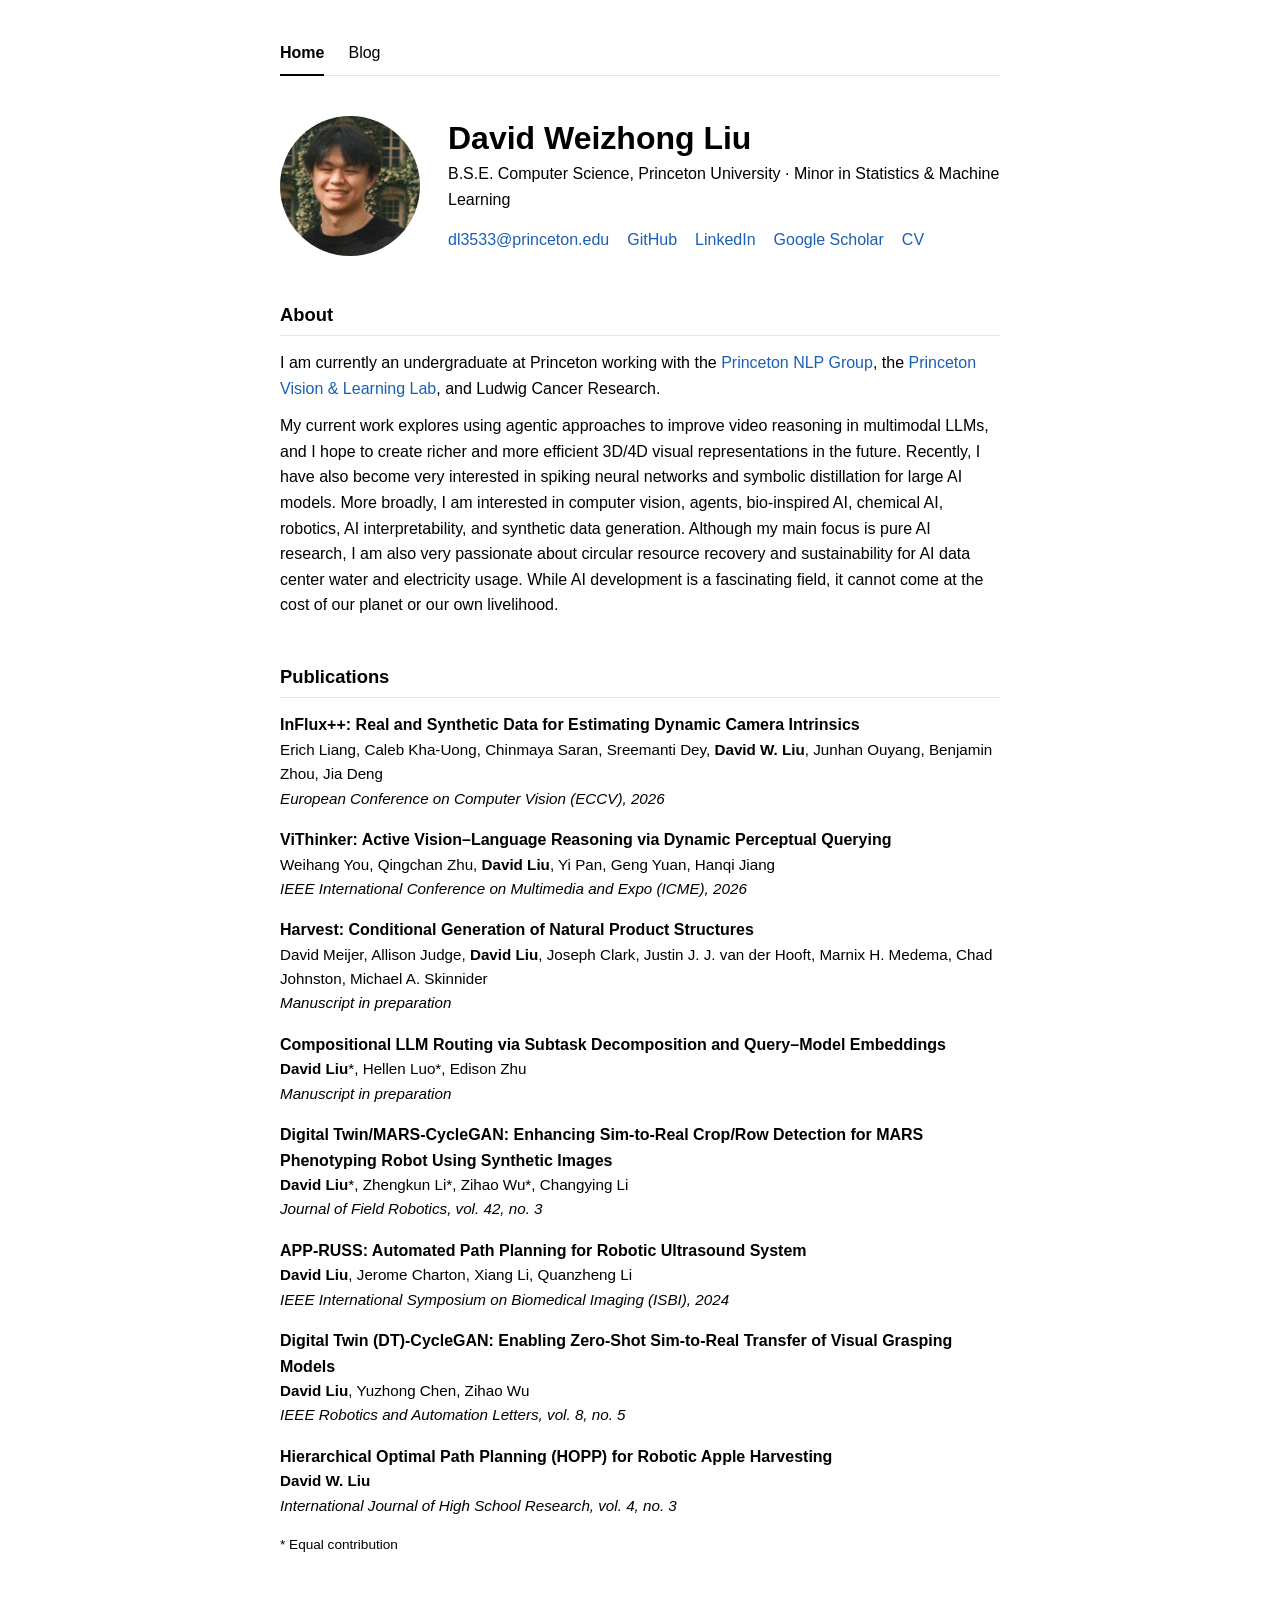
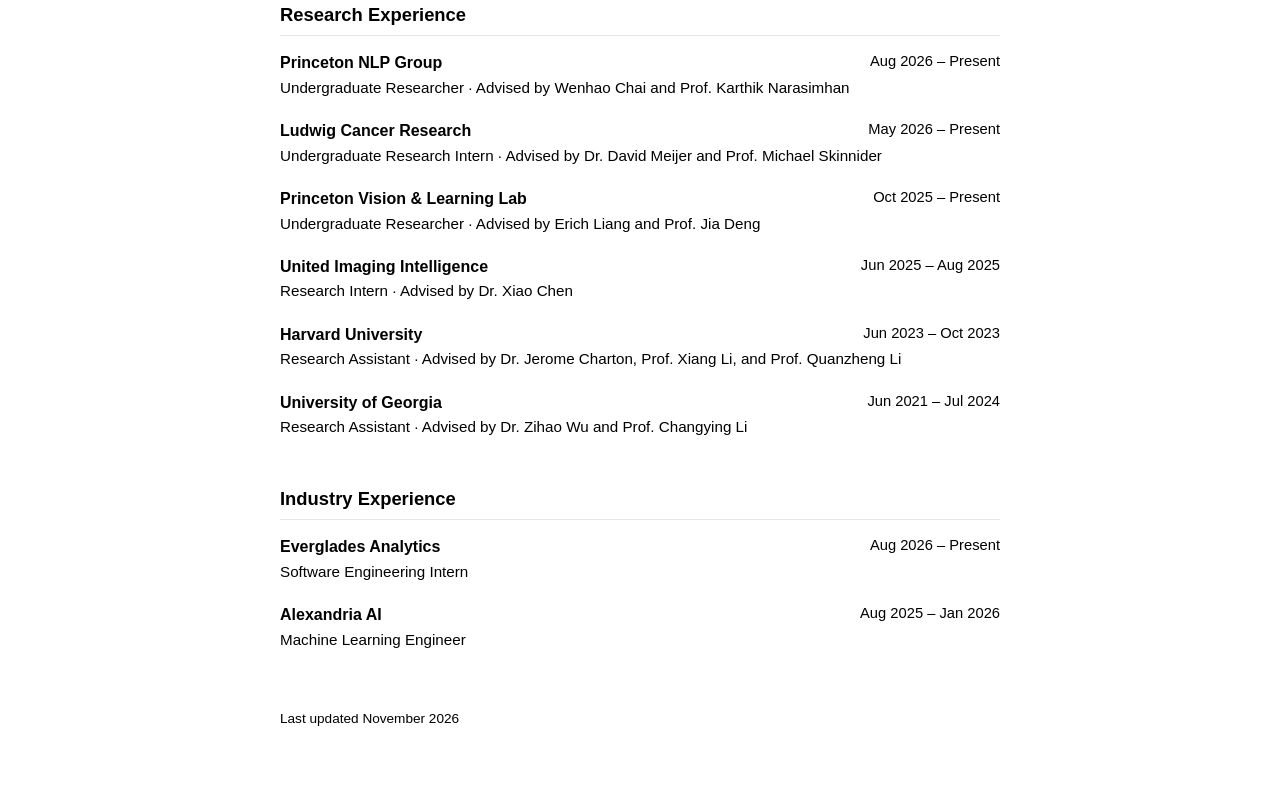
==== index.html @ e9d9ff9d "style fixes and new CV upload" ====
<!DOCTYPE html>
<html lang="en">
<head>
  <meta charset="utf-8">
  <meta name="viewport" content="width=device-width, initial-scale=1">
  <title>David Weizhong Liu</title>
  <meta name="description" content="David Weizhong Liu — Computer Science undergraduate at Princeton working on multimodal LLMs, long video reasoning, and robotics.">
  <link rel="stylesheet" href="style.css?v=5">
</head>
<body>
<main>

  <nav class="tabs">
    <a href="index.html" aria-current="page">Home</a>
    <a href="blog.html">Blog</a>
  </nav>

  <header class="profile">
    <img class="avatar" src="images/profile.jpg" alt="Photo of David Weizhong Liu" width="140" height="140">
    <div>
    <h1>David Weizhong Liu</h1>
    <p class="subtitle">B.S.E. Computer Science, Princeton University · Minor in Statistics &amp; Machine Learning</p>
    <p class="links">
      <a href="mailto:dl3533@princeton.edu">dl3533@princeton.edu</a>
      <a href="https://github.com/davidweizhongliu">GitHub</a>
      <a href="https://www.linkedin.com/in/david-liu-71398523a/">LinkedIn</a>
      <a href="https://scholar.google.com/citations?user=YOUR-ID">Google Scholar</a>
      <a href="David_Weizhong_Liu_CV_2028.pdf">CV</a>
    </p>
    </div>
  </header>

  <section>
    <h2>About</h2>
    <p>
      I am currently an undergraduate at Princeton working with the
      <a href="https://princeton-nlp.github.io/">Princeton NLP Group</a>, the
      <a href="https://pvl.cs.princeton.edu/">Princeton Vision &amp; Learning Lab</a>,
      and Ludwig Cancer Research.
    </p>
    <p>
      My current work explores using agentic approaches to improve video reasoning in multimodal LLMs,
      and I hope to create richer and more efficient 3D/4D visual representations in the future. Recently, I have also become very
      interested in spiking neural networks and symbolic distillation for large AI models. More broadly, I am interested in computer vision, agents, bio-inspired AI, chemical AI, robotics,
      AI interpretability, and synthetic data generation. Although my main focus is pure AI research, I am also very passionate about circular resource recovery and sustainability
      for AI data center water and electricity usage. While AI development is a fascinating field, it cannot come at the cost of our planet or our own livelihood.
    </p>
  </section>

  <section>
    <h2>Publications</h2>
    <ul class="plain">
      <li class="pub">
        <div class="pub-title">InFlux++: Real and Synthetic Data for Estimating Dynamic Camera Intrinsics</div>
        <div class="pub-authors">Erich Liang, Caleb Kha-Uong, Chinmaya Saran, Sreemanti Dey, <span class="me">David W. Liu</span>, Junhan Ouyang, Benjamin Zhou, Jia Deng</div>
        <div class="pub-venue">European Conference on Computer Vision (ECCV), 2026</div>
      </li>
      <li class="pub">
        <div class="pub-title">ViThinker: Active Vision–Language Reasoning via Dynamic Perceptual Querying</div>
        <div class="pub-authors">Weihang You, Qingchan Zhu, <span class="me">David Liu</span>, Yi Pan, Geng Yuan, Hanqi Jiang</div>
        <div class="pub-venue">IEEE International Conference on Multimedia and Expo (ICME), 2026</div>
      </li>
      <li class="pub">
        <div class="pub-title">Harvest: Conditional Generation of Natural Product Structures</div>
        <div class="pub-authors">David Meijer, Allison Judge, <span class="me">David Liu</span>, Joseph Clark, Justin J. J. van der Hooft, Marnix H. Medema, Chad Johnston, Michael A. Skinnider</div>
        <div class="pub-venue">Manuscript in preparation</div>
      </li>
      <li class="pub">
        <div class="pub-title">Compositional LLM Routing via Subtask Decomposition and Query–Model Embeddings</div>
        <div class="pub-authors"><span class="me">David Liu</span>*, Hellen Luo*, Edison Zhu</div>
        <div class="pub-venue">Manuscript in preparation</div>
      </li>
      <li class="pub">
        <div class="pub-title">Digital Twin/MARS-CycleGAN: Enhancing Sim-to-Real Crop/Row Detection for MARS Phenotyping Robot Using Synthetic Images</div>
        <div class="pub-authors"><span class="me">David Liu</span>*, Zhengkun Li*, Zihao Wu*, Changying Li</div>
        <div class="pub-venue">Journal of Field Robotics, vol. 42, no. 3</div>
      </li>
      <li class="pub">
        <div class="pub-title">APP-RUSS: Automated Path Planning for Robotic Ultrasound System</div>
        <div class="pub-authors"><span class="me">David Liu</span>, Jerome Charton, Xiang Li, Quanzheng Li</div>
        <div class="pub-venue">IEEE International Symposium on Biomedical Imaging (ISBI), 2024</div>
      </li>
      <li class="pub">
        <div class="pub-title">Digital Twin (DT)-CycleGAN: Enabling Zero-Shot Sim-to-Real Transfer of Visual Grasping Models</div>
        <div class="pub-authors"><span class="me">David Liu</span>, Yuzhong Chen, Zihao Wu</div>
        <div class="pub-venue">IEEE Robotics and Automation Letters, vol. 8, no. 5</div>
      </li>
      <li class="pub">
        <div class="pub-title">Hierarchical Optimal Path Planning (HOPP) for Robotic Apple Harvesting</div>
        <div class="pub-authors"><span class="me">David W. Liu</span></div>
        <div class="pub-venue">International Journal of High School Research, vol. 4, no. 3</div>
      </li>
    </ul>
    <p class="note">* Equal contribution</p>
  </section>

  <section>
    <h2>Research Experience</h2>

    <div class="entry">
      <div class="entry-head"><strong>Princeton NLP Group</strong><span class="date">Aug 2026 – Present</span></div>
      <div class="entry-sub">Undergraduate Researcher · Advised by Wenhao Chai and Prof. Karthik Narasimhan</div>
    </div>

    <div class="entry">
      <div class="entry-head"><strong>Ludwig Cancer Research</strong><span class="date">May 2026 – Present</span></div>
      <div class="entry-sub">Undergraduate Research Intern · Advised by Dr. David Meijer and Prof. Michael Skinnider</div>
    </div>

    <div class="entry">
      <div class="entry-head"><strong>Princeton Vision &amp; Learning Lab</strong><span class="date">Oct 2025 – Present</span></div>
      <div class="entry-sub">Undergraduate Researcher · Advised by Erich Liang and Prof. Jia Deng</div>
    </div>

    <div class="entry">
      <div class="entry-head"><strong>United Imaging Intelligence</strong><span class="date">Jun 2025 – Aug 2025</span></div>
      <div class="entry-sub">Research Intern · Advised by Dr. Xiao Chen</div>
    </div>

    <div class="entry">
      <div class="entry-head"><strong>Harvard University</strong><span class="date">Jun 2023 – Oct 2023</span></div>
      <div class="entry-sub">Research Assistant · Advised by Dr. Jerome Charton, Prof. Xiang Li, and Prof. Quanzheng Li</div>
    </div>

    <div class="entry">
      <div class="entry-head"><strong>University of Georgia</strong><span class="date">Jun 2021 – Jul 2024</span></div>
      <div class="entry-sub">Research Assistant · Advised by Dr. Zihao Wu and Prof. Changying Li</div>
    </div>
  </section>

  <section>
    <h2>Industry Experience</h2>
    <div class="entry">
      <div class="entry-head"><strong>Everglades Analytics</strong><span class="date">Aug 2026 – Present</span></div>
      <div class="entry-sub">Software Engineering Intern</div>
    </div>
    <div class="entry">
      <div class="entry-head"><strong>Alexandria AI</strong><span class="date">Aug 2025 – Jan 2026</span></div>
      <div class="entry-sub">Machine Learning Engineer</div>
    </div>
  </section>

  <footer>
    Last updated November 2026
  </footer>

</main>
</body>
</html>
---- style.css ----
:root {
  --bg: #ffffff;
  --text: #000000;
  --link: #1a5fb4;
  --rule: #e3e6ea;
}
* { box-sizing: border-box; }
body {
  margin: 0;
  background: var(--bg);
  color: var(--text);
  font: 16px/1.6 -apple-system, BlinkMacSystemFont, "Segoe UI", Helvetica, Arial, sans-serif;
}
main {
  max-width: 760px;
  margin: 0 auto;
  padding: 32px 20px 80px;
}
a { color: var(--link); text-decoration: none; }
a:hover { text-decoration: underline; }

/* Tabs */
nav.tabs {
  display: flex;
  gap: 24px;
  margin-bottom: 40px;
  border-bottom: 1px solid var(--rule);
}
nav.tabs a {
  color: var(--text);
  padding: 8px 0;
  margin-bottom: -1px;
  border-bottom: 2px solid transparent;
}
nav.tabs a:hover { text-decoration: none; border-bottom-color: var(--rule); }
nav.tabs a[aria-current="page"] { font-weight: 600; border-bottom-color: var(--text); }

/* Profile header */
header.profile {
  display: flex;
  align-items: center;
  gap: 28px;
}
.avatar {
  width: 140px;
  height: 140px;
  border-radius: 50%;
  object-fit: cover;
  flex-shrink: 0;
}
@media (max-width: 560px) {
  header.profile { flex-direction: column; align-items: flex-start; gap: 16px; }
  .avatar { width: 112px; height: 112px; }
}

h1 { font-size: 2rem; margin: 0 0 4px; font-weight: 600; line-height: 1.2; text-wrap: balance; }
h2 {
  font-size: 1.15rem;
  font-weight: 600;
  margin: 44px 0 14px;
  padding-bottom: 6px;
  border-bottom: 1px solid var(--rule);
}
.subtitle { margin: 0 0 14px; }
.links { display: flex; flex-wrap: wrap; gap: 6px 18px; margin: 0; }
p { margin: 0 0 12px; }
ul.plain { list-style: none; padding: 0; margin: 0; }
.pub { margin-bottom: 16px; }
.pub-title { font-weight: 600; }
.pub-authors, .pub-venue { font-size: 0.95rem; }
.pub-venue { font-style: italic; }
.me { font-weight: 600; }
.entry { margin-bottom: 18px; }
.entry-head {
  display: flex;
  justify-content: space-between;
  gap: 12px;
  flex-wrap: wrap;
}
.entry-head strong { font-weight: 600; }
.date { font-size: 0.92rem; white-space: nowrap; }
.entry-sub { font-size: 0.95rem; }
.note { font-size: 0.85rem; margin-top: 8px; }

/* Blog */
.post { margin-bottom: 24px; }
.post-title { font-weight: 600; font-size: 1.05rem; }
.post-date { font-size: 0.92rem; }
.back { display: inline-block; margin-bottom: 20px; font-size: 0.95rem; }
article h1 { margin-bottom: 8px; }
article .post-date { margin-bottom: 28px; }
h3 { font-size: 1.02rem; font-weight: 600; margin: 28px 0 10px; }

/* Tables */
.table-wrap { overflow-x: auto; margin: 16px 0 20px; }
table { border-collapse: collapse; width: 100%; font-size: 0.93rem; }
th, td { padding: 6px 10px; border-bottom: 1px solid var(--rule); text-align: left; vertical-align: top; }
th { font-weight: 600; border-bottom: 2px solid var(--text); }
td:not(:first-child), th:not(:first-child) { text-align: right; }

footer {
  margin-top: 56px;
  font-size: 0.85rem;
}
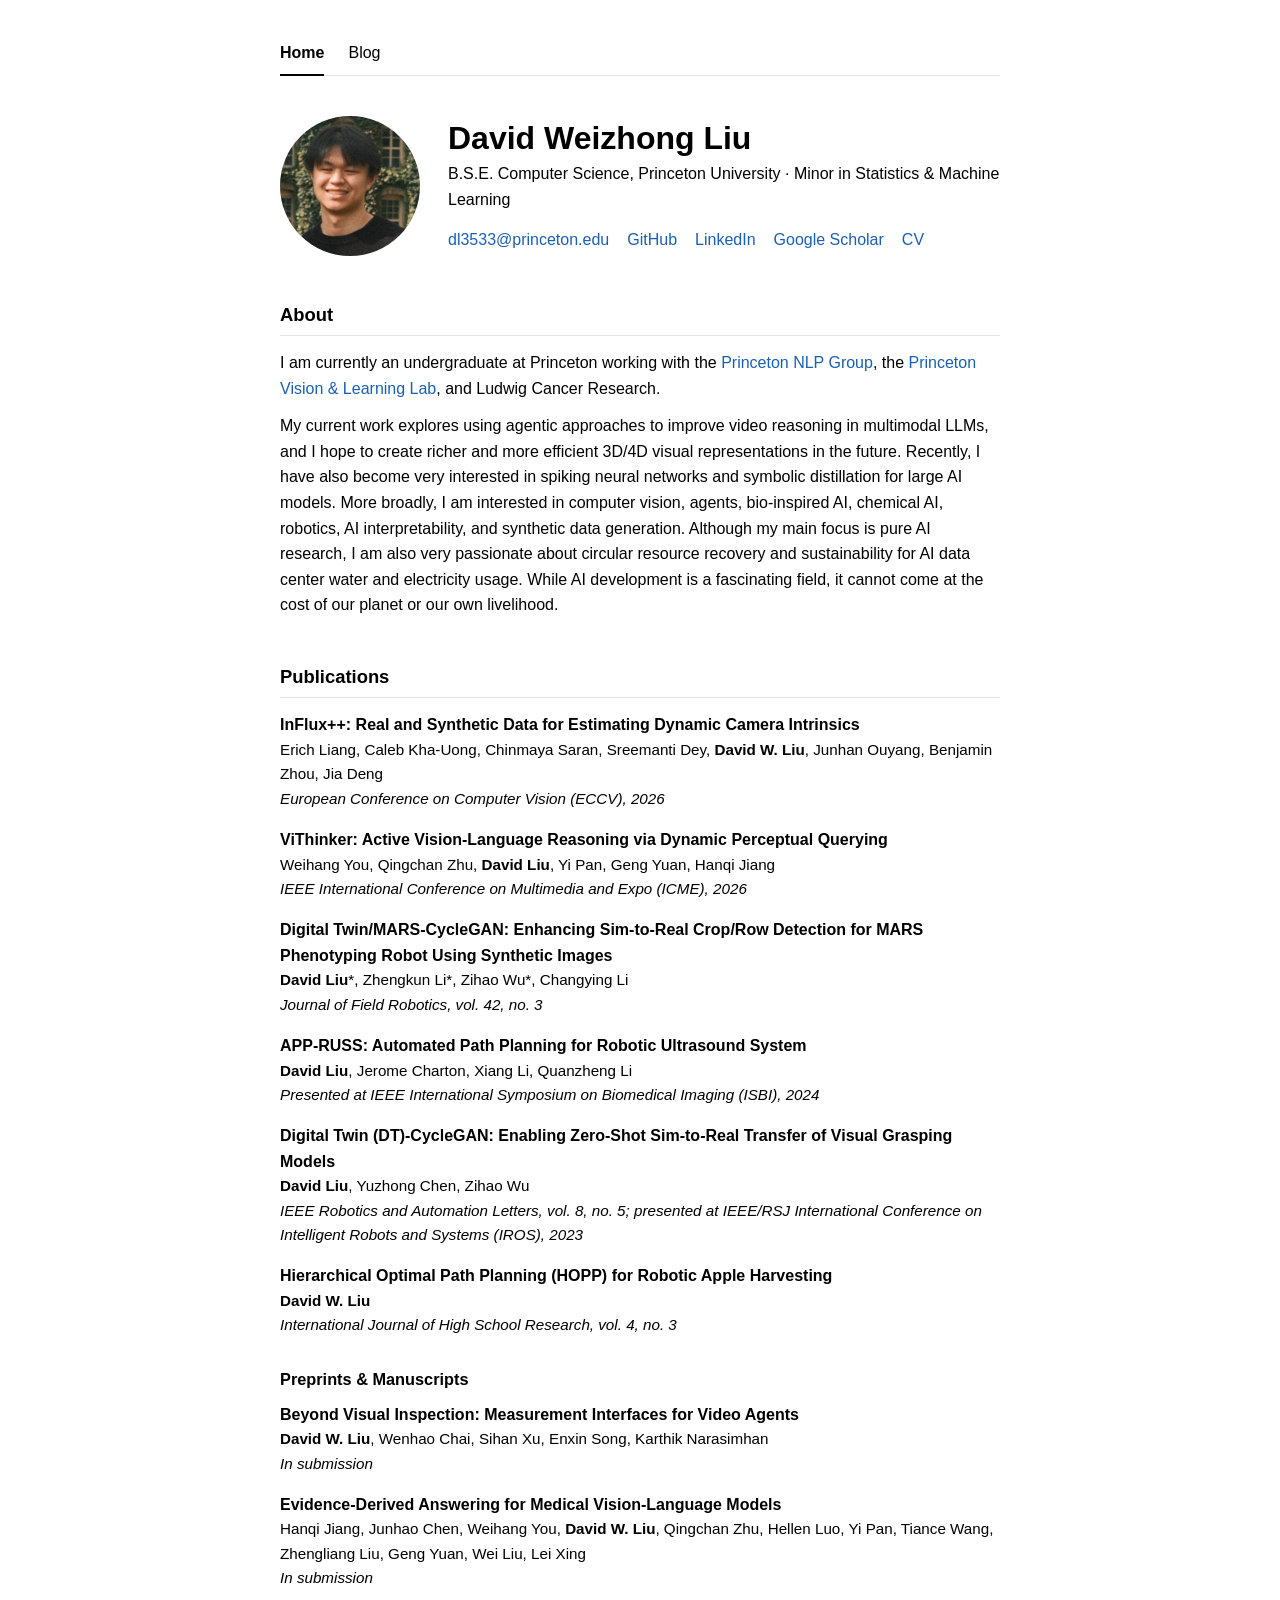
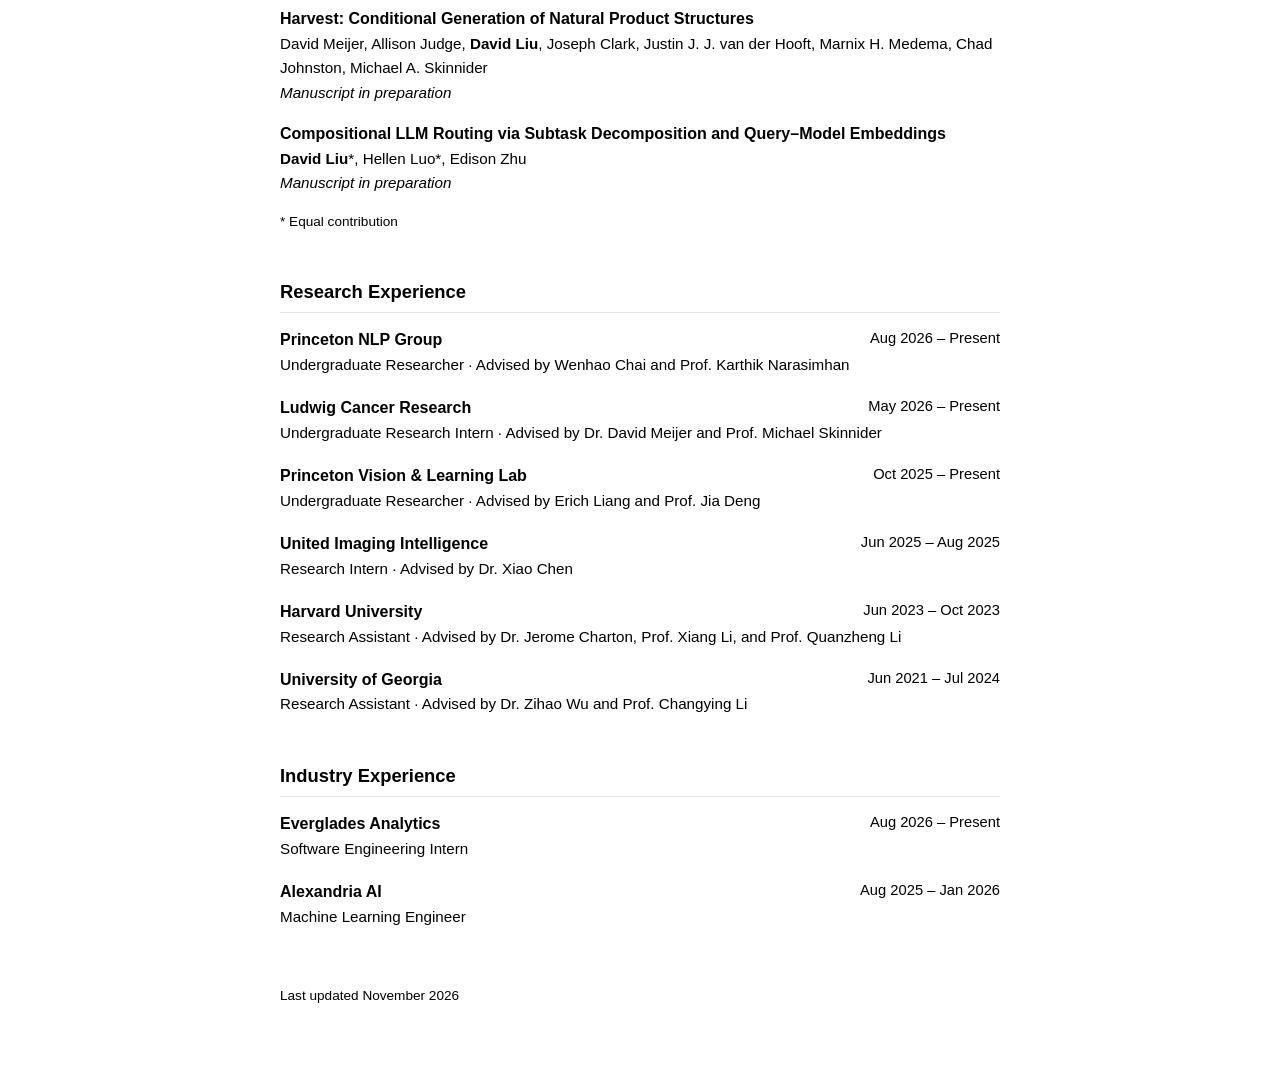
==== commit 708f924a: "publications section and update to include falinski lecture" ====
--- a/index.html
+++ b/index.html
@@ -56,9 +56,43 @@
         <div class="pub-venue">European Conference on Computer Vision (ECCV), 2026</div>
       </li>
       <li class="pub">
-        <div class="pub-title">ViThinker: Active Vision–Language Reasoning via Dynamic Perceptual Querying</div>
+        <div class="pub-title">ViThinker: Active Vision-Language Reasoning via Dynamic Perceptual Querying</div>
         <div class="pub-authors">Weihang You, Qingchan Zhu, <span class="me">David Liu</span>, Yi Pan, Geng Yuan, Hanqi Jiang</div>
         <div class="pub-venue">IEEE International Conference on Multimedia and Expo (ICME), 2026</div>
+      </li>
+      <li class="pub">
+        <div class="pub-title">Digital Twin/MARS-CycleGAN: Enhancing Sim-to-Real Crop/Row Detection for MARS Phenotyping Robot Using Synthetic Images</div>
+        <div class="pub-authors"><span class="me">David Liu</span>*, Zhengkun Li*, Zihao Wu*, Changying Li</div>
+        <div class="pub-venue">Journal of Field Robotics, vol. 42, no. 3</div>
+      </li>
+      <li class="pub">
+        <div class="pub-title">APP-RUSS: Automated Path Planning for Robotic Ultrasound System</div>
+        <div class="pub-authors"><span class="me">David Liu</span>, Jerome Charton, Xiang Li, Quanzheng Li</div>
+        <div class="pub-venue">Presented at IEEE International Symposium on Biomedical Imaging (ISBI), 2024</div>
+      </li>
+      <li class="pub">
+        <div class="pub-title">Digital Twin (DT)-CycleGAN: Enabling Zero-Shot Sim-to-Real Transfer of Visual Grasping Models</div>
+        <div class="pub-authors"><span class="me">David Liu</span>, Yuzhong Chen, Zihao Wu</div>
+        <div class="pub-venue">IEEE Robotics and Automation Letters, vol. 8, no. 5; presented at IEEE/RSJ International Conference on Intelligent Robots and Systems (IROS), 2023</div>
+      </li>
+      <li class="pub">
+        <div class="pub-title">Hierarchical Optimal Path Planning (HOPP) for Robotic Apple Harvesting</div>
+        <div class="pub-authors"><span class="me">David W. Liu</span></div>
+        <div class="pub-venue">International Journal of High School Research, vol. 4, no. 3</div>
+      </li>
+    </ul>
+
+    <h3>Preprints &amp; Manuscripts</h3>
+    <ul class="plain">
+      <li class="pub">
+        <div class="pub-title">Beyond Visual Inspection: Measurement Interfaces for Video Agents</div>
+        <div class="pub-authors"><span class="me">David W. Liu</span>, Wenhao Chai, Sihan Xu, Enxin Song, Karthik Narasimhan</div>
+        <div class="pub-venue">In submission</div>
+      </li>
+      <li class="pub">
+        <div class="pub-title">Evidence-Derived Answering for Medical Vision-Language Models</div>
+        <div class="pub-authors">Hanqi Jiang, Junhao Chen, Weihang You, <span class="me">David W. Liu</span>, Qingchan Zhu, Hellen Luo, Yi Pan, Tiance Wang, Zhengliang Liu, Geng Yuan, Wei Liu, Lei Xing</div>
+        <div class="pub-venue">In submission</div>
       </li>
       <li class="pub">
         <div class="pub-title">Harvest: Conditional Generation of Natural Product Structures</div>
@@ -69,26 +103,6 @@
         <div class="pub-title">Compositional LLM Routing via Subtask Decomposition and Query–Model Embeddings</div>
         <div class="pub-authors"><span class="me">David Liu</span>*, Hellen Luo*, Edison Zhu</div>
         <div class="pub-venue">Manuscript in preparation</div>
-      </li>
-      <li class="pub">
-        <div class="pub-title">Digital Twin/MARS-CycleGAN: Enhancing Sim-to-Real Crop/Row Detection for MARS Phenotyping Robot Using Synthetic Images</div>
-        <div class="pub-authors"><span class="me">David Liu</span>*, Zhengkun Li*, Zihao Wu*, Changying Li</div>
-        <div class="pub-venue">Journal of Field Robotics, vol. 42, no. 3</div>
-      </li>
-      <li class="pub">
-        <div class="pub-title">APP-RUSS: Automated Path Planning for Robotic Ultrasound System</div>
-        <div class="pub-authors"><span class="me">David Liu</span>, Jerome Charton, Xiang Li, Quanzheng Li</div>
-        <div class="pub-venue">IEEE International Symposium on Biomedical Imaging (ISBI), 2024</div>
-      </li>
-      <li class="pub">
-        <div class="pub-title">Digital Twin (DT)-CycleGAN: Enabling Zero-Shot Sim-to-Real Transfer of Visual Grasping Models</div>
-        <div class="pub-authors"><span class="me">David Liu</span>, Yuzhong Chen, Zihao Wu</div>
-        <div class="pub-venue">IEEE Robotics and Automation Letters, vol. 8, no. 5</div>
-      </li>
-      <li class="pub">
-        <div class="pub-title">Hierarchical Optimal Path Planning (HOPP) for Robotic Apple Harvesting</div>
-        <div class="pub-authors"><span class="me">David W. Liu</span></div>
-        <div class="pub-venue">International Journal of High School Research, vol. 4, no. 3</div>
       </li>
     </ul>
     <p class="note">* Equal contribution</p>
--- a/style.css
+++ b/style.css
@@ -97,6 +97,7 @@
 th, td { padding: 6px 10px; border-bottom: 1px solid var(--rule); text-align: left; vertical-align: top; }
 th { font-weight: 600; border-bottom: 2px solid var(--text); }
 td:not(:first-child), th:not(:first-child) { text-align: right; }
+td:not(:first-child) { white-space: nowrap; }
 
 footer {
   margin-top: 56px;
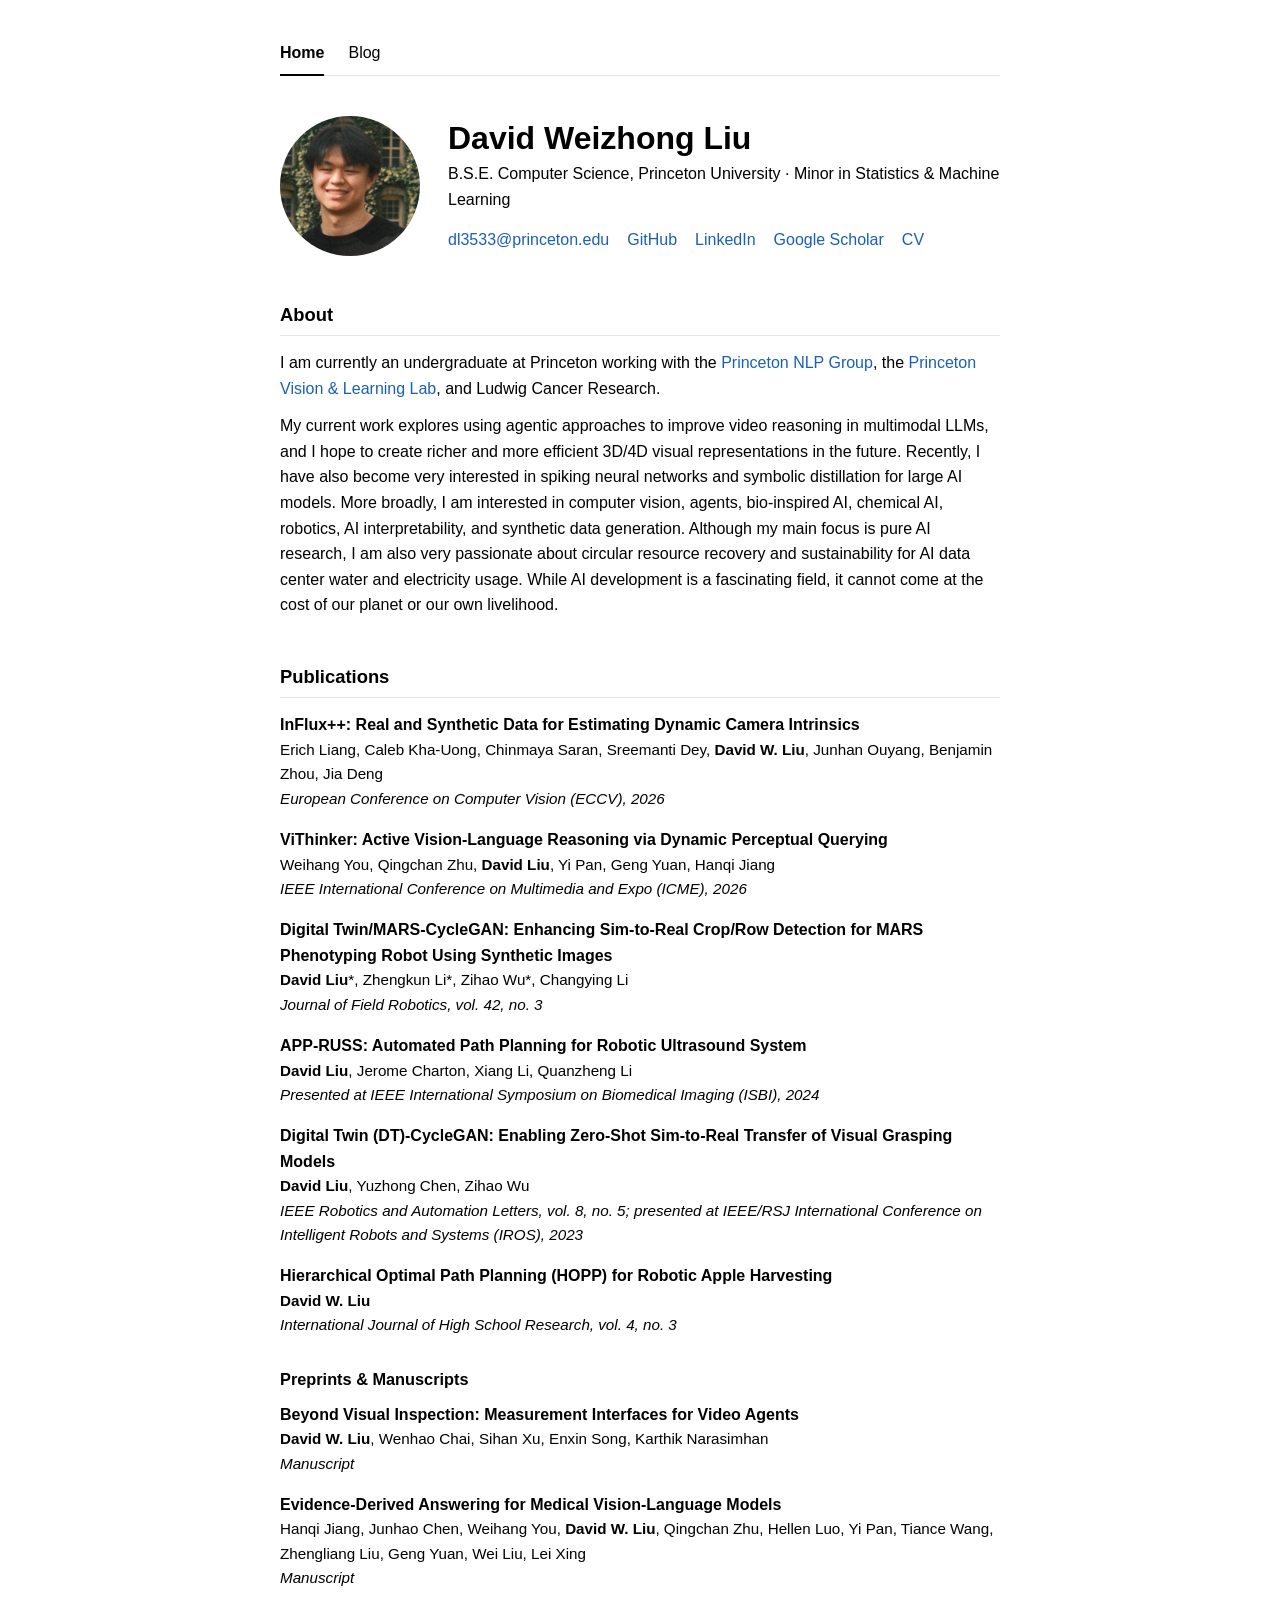
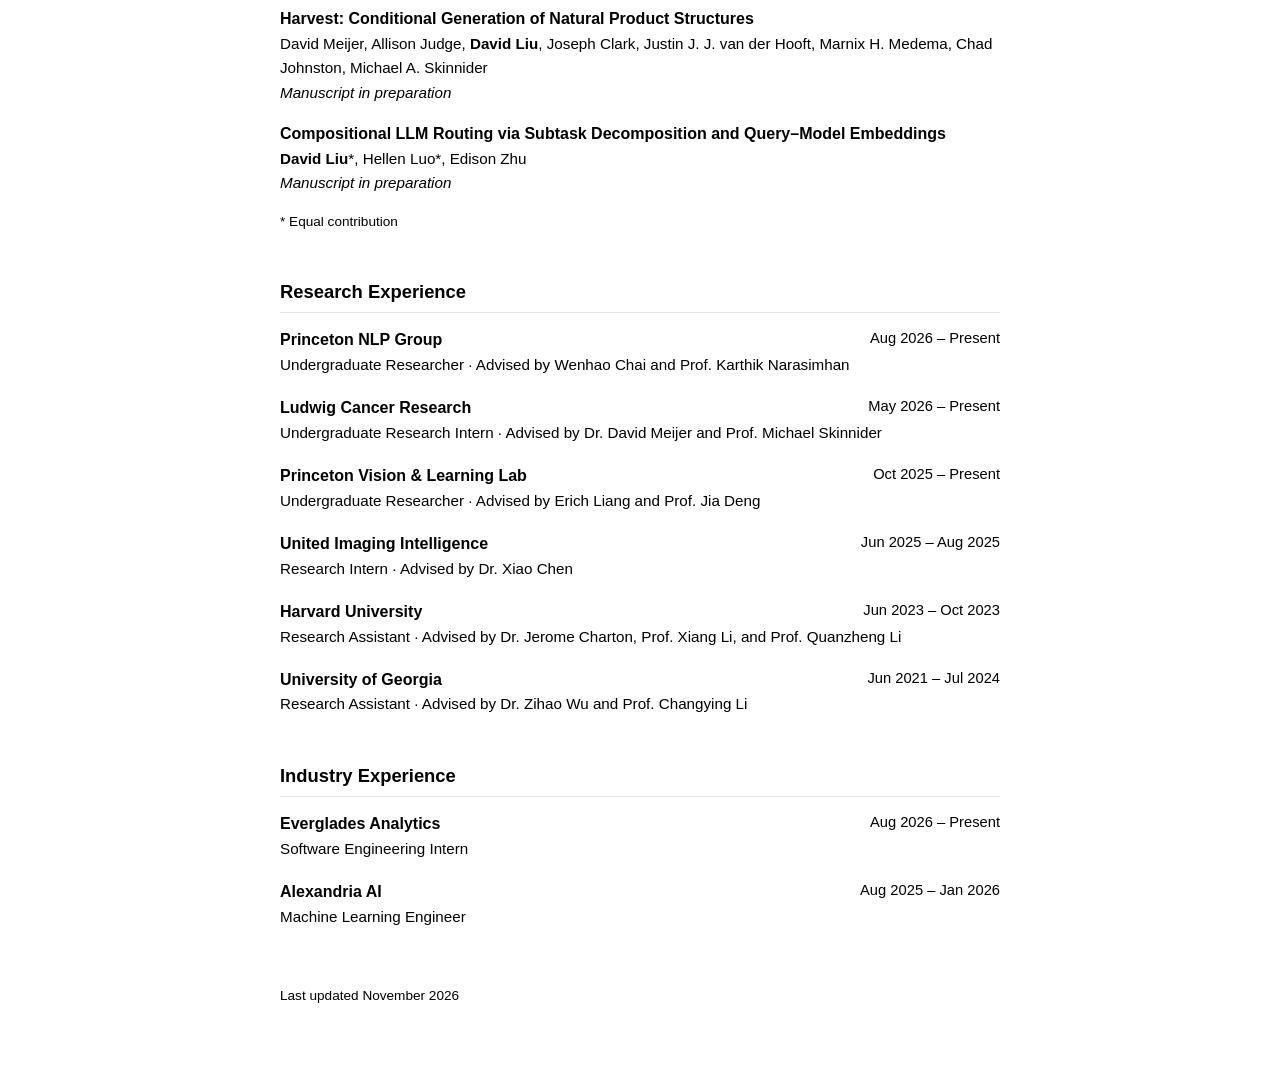
==== commit 3b819d33: "privacy" ====
--- a/index.html
+++ b/index.html
@@ -87,12 +87,12 @@
       <li class="pub">
         <div class="pub-title">Beyond Visual Inspection: Measurement Interfaces for Video Agents</div>
         <div class="pub-authors"><span class="me">David W. Liu</span>, Wenhao Chai, Sihan Xu, Enxin Song, Karthik Narasimhan</div>
-        <div class="pub-venue">In submission</div>
+        <div class="pub-venue">Manuscript</div>
       </li>
       <li class="pub">
         <div class="pub-title">Evidence-Derived Answering for Medical Vision-Language Models</div>
         <div class="pub-authors">Hanqi Jiang, Junhao Chen, Weihang You, <span class="me">David W. Liu</span>, Qingchan Zhu, Hellen Luo, Yi Pan, Tiance Wang, Zhengliang Liu, Geng Yuan, Wei Liu, Lei Xing</div>
-        <div class="pub-venue">In submission</div>
+        <div class="pub-venue">Manuscript</div>
       </li>
       <li class="pub">
         <div class="pub-title">Harvest: Conditional Generation of Natural Product Structures</div>
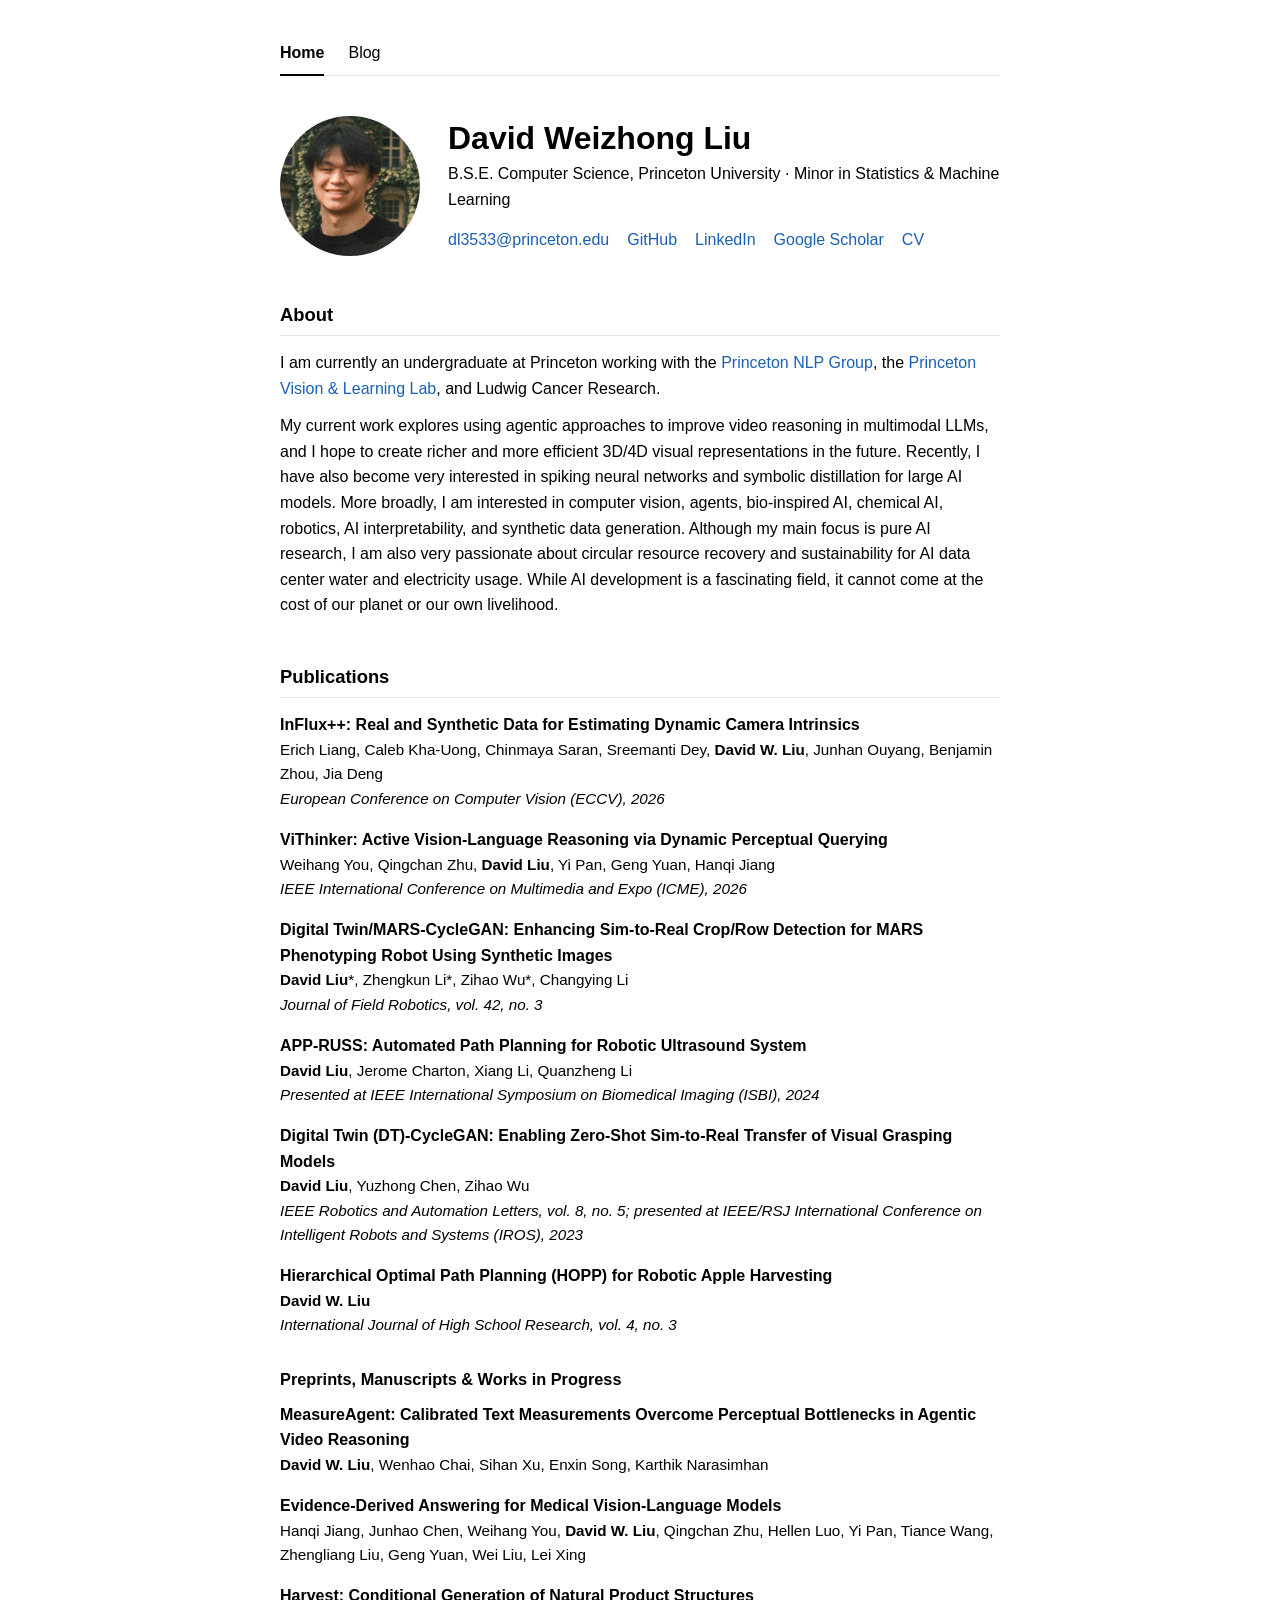
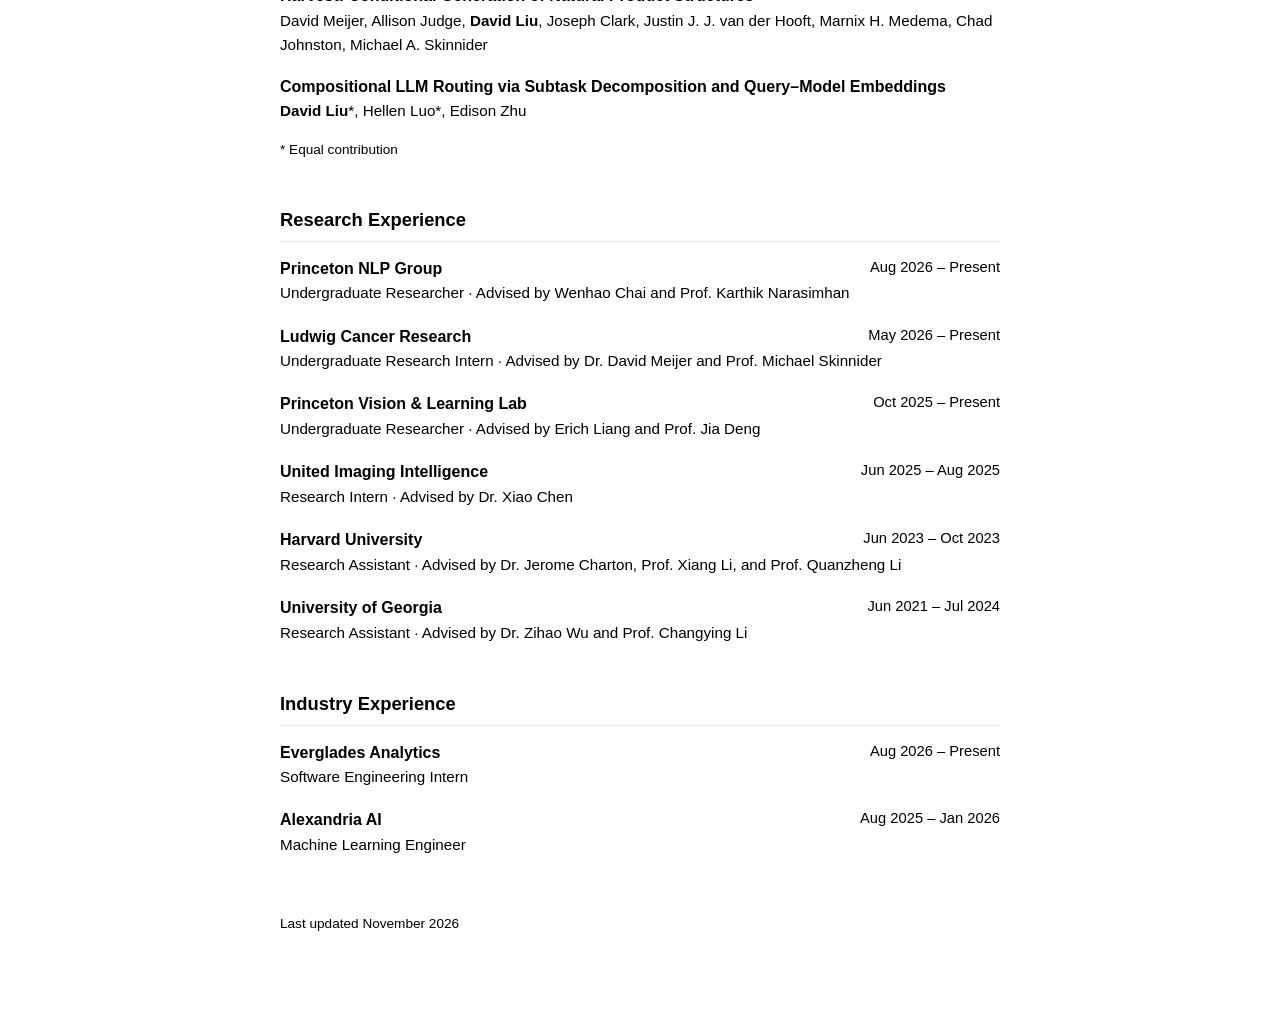
==== commit ce8bbb1b: "privacy" ====
--- a/index.html
+++ b/index.html
@@ -82,27 +82,23 @@
       </li>
     </ul>
 
-    <h3>Preprints &amp; Manuscripts</h3>
+    <h3>Preprints, Manuscripts &amp; Works in Progress</h3>
     <ul class="plain">
       <li class="pub">
-        <div class="pub-title">Beyond Visual Inspection: Measurement Interfaces for Video Agents</div>
+        <div class="pub-title">MeasureAgent: Calibrated Text Measurements Overcome Perceptual Bottlenecks in Agentic Video Reasoning</div>
         <div class="pub-authors"><span class="me">David W. Liu</span>, Wenhao Chai, Sihan Xu, Enxin Song, Karthik Narasimhan</div>
-        <div class="pub-venue">Manuscript</div>
       </li>
       <li class="pub">
         <div class="pub-title">Evidence-Derived Answering for Medical Vision-Language Models</div>
         <div class="pub-authors">Hanqi Jiang, Junhao Chen, Weihang You, <span class="me">David W. Liu</span>, Qingchan Zhu, Hellen Luo, Yi Pan, Tiance Wang, Zhengliang Liu, Geng Yuan, Wei Liu, Lei Xing</div>
-        <div class="pub-venue">Manuscript</div>
       </li>
       <li class="pub">
         <div class="pub-title">Harvest: Conditional Generation of Natural Product Structures</div>
         <div class="pub-authors">David Meijer, Allison Judge, <span class="me">David Liu</span>, Joseph Clark, Justin J. J. van der Hooft, Marnix H. Medema, Chad Johnston, Michael A. Skinnider</div>
-        <div class="pub-venue">Manuscript in preparation</div>
       </li>
       <li class="pub">
         <div class="pub-title">Compositional LLM Routing via Subtask Decomposition and Query–Model Embeddings</div>
         <div class="pub-authors"><span class="me">David Liu</span>*, Hellen Luo*, Edison Zhu</div>
-        <div class="pub-venue">Manuscript in preparation</div>
       </li>
     </ul>
     <p class="note">* Equal contribution</p>
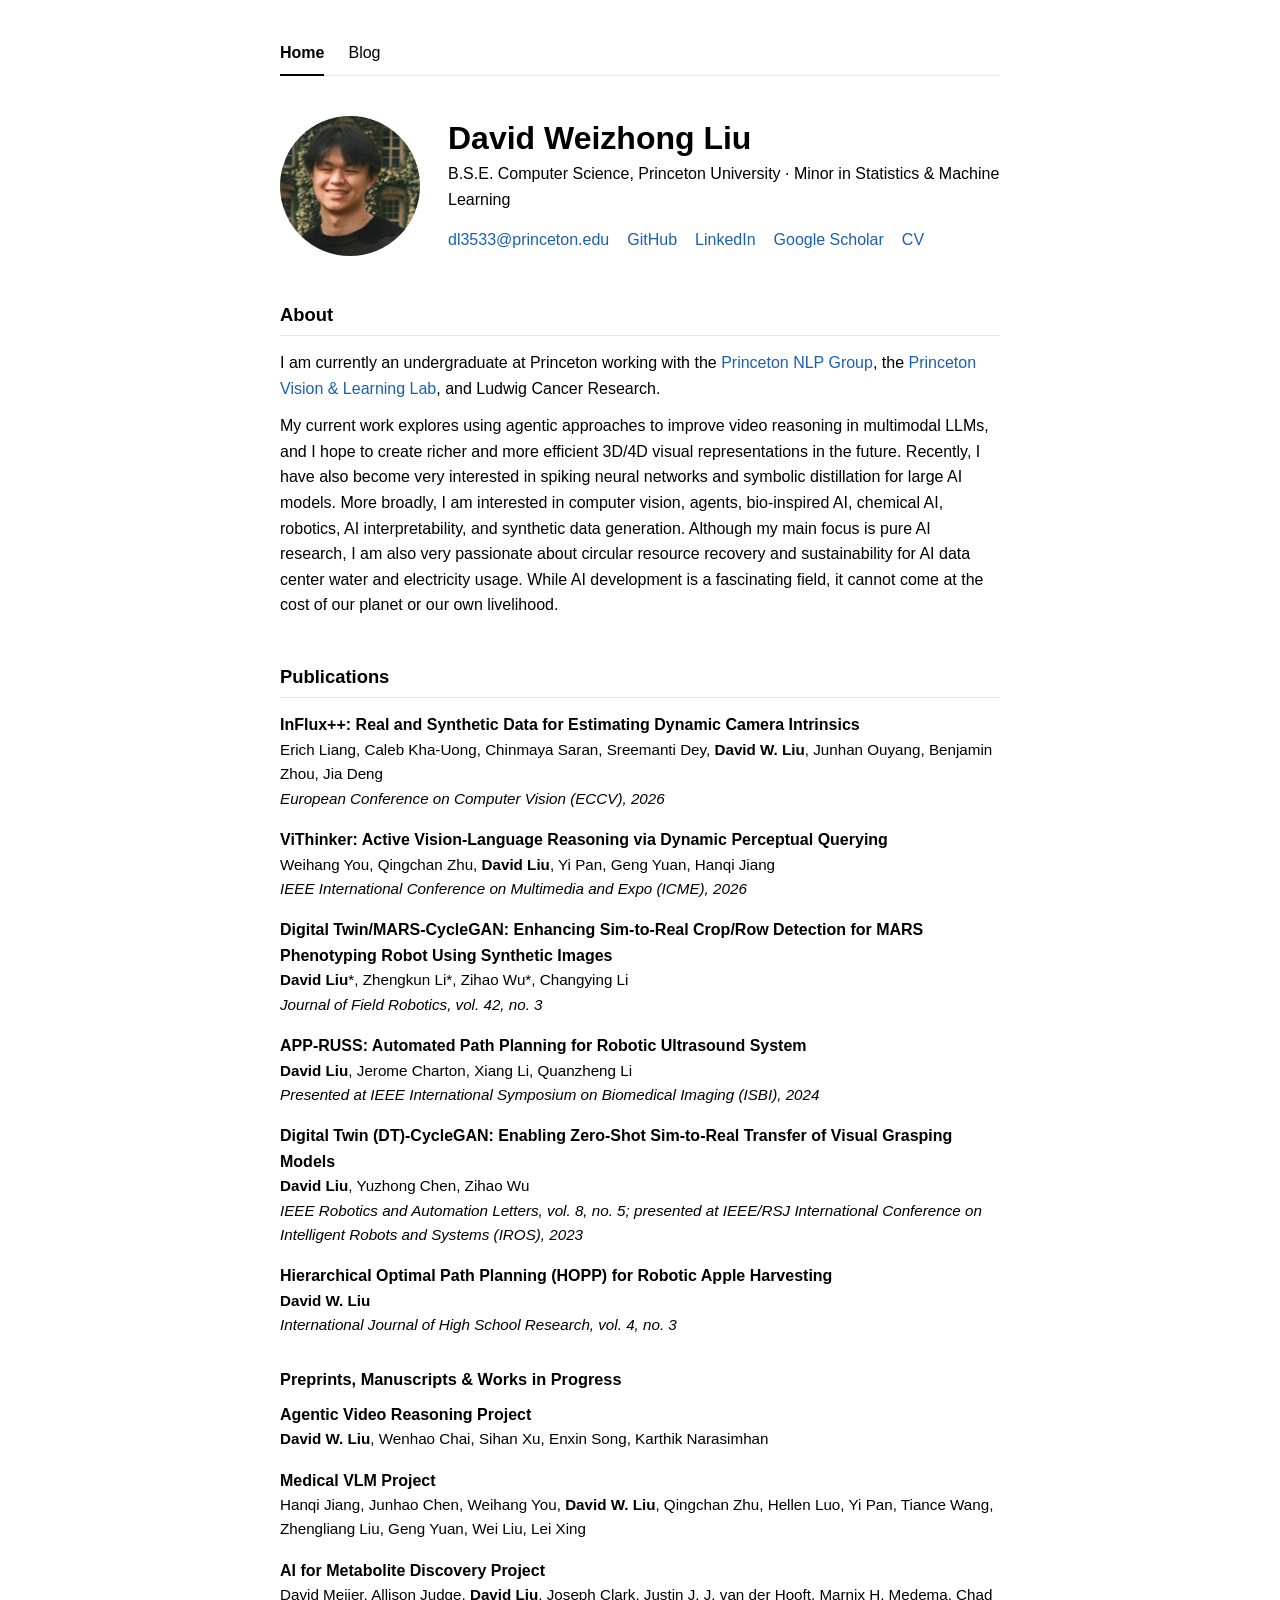
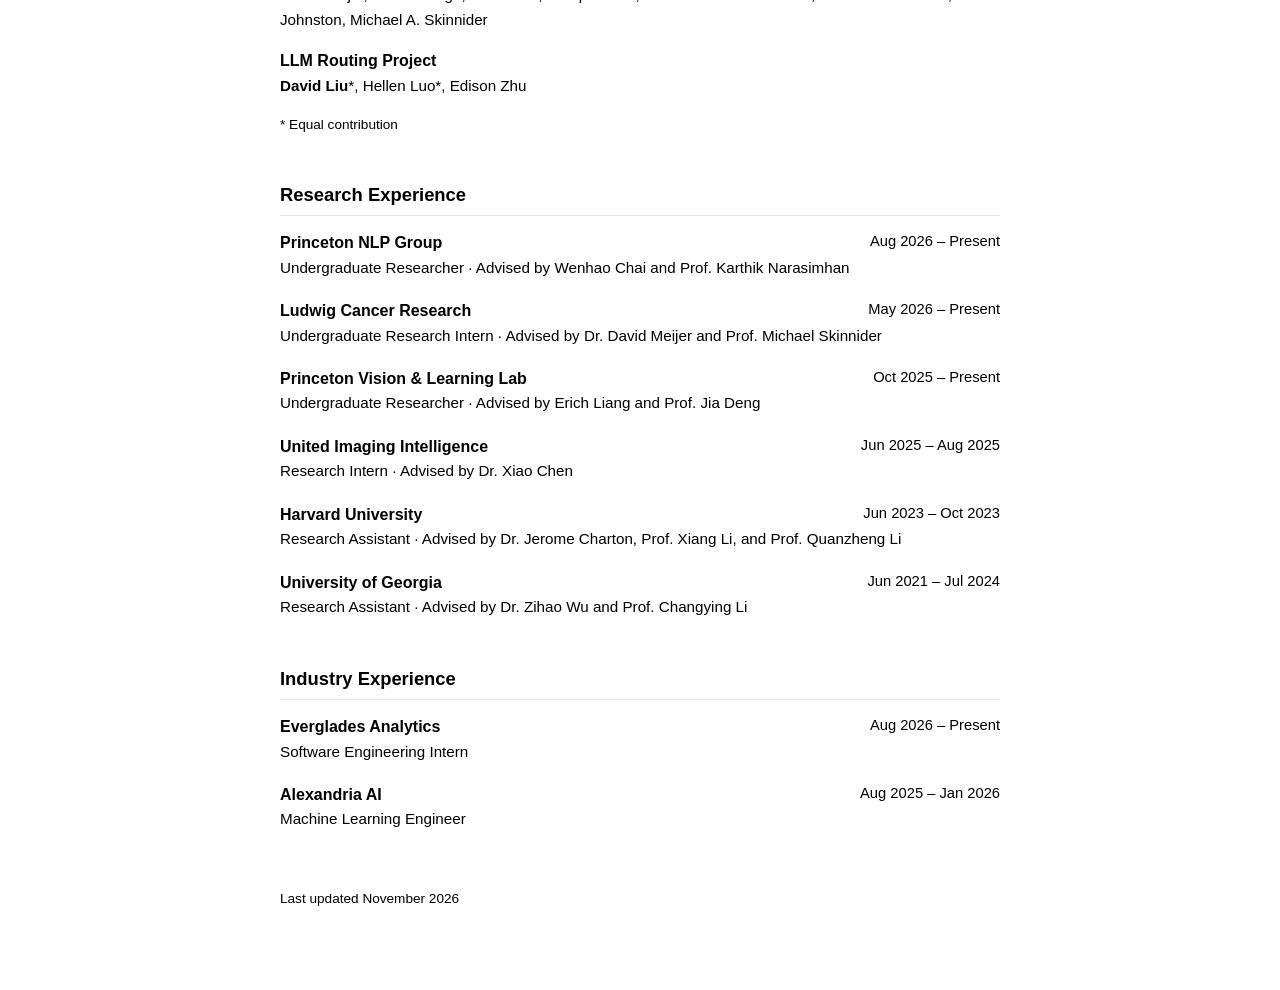
==== commit e39f81ae: "privacy" ====
--- a/index.html
+++ b/index.html
@@ -85,19 +85,19 @@
     <h3>Preprints, Manuscripts &amp; Works in Progress</h3>
     <ul class="plain">
       <li class="pub">
-        <div class="pub-title">MeasureAgent: Calibrated Text Measurements Overcome Perceptual Bottlenecks in Agentic Video Reasoning</div>
+        <div class="pub-title">Agentic Video Reasoning Project</div>
         <div class="pub-authors"><span class="me">David W. Liu</span>, Wenhao Chai, Sihan Xu, Enxin Song, Karthik Narasimhan</div>
       </li>
       <li class="pub">
-        <div class="pub-title">Evidence-Derived Answering for Medical Vision-Language Models</div>
+        <div class="pub-title">Medical VLM Project</div>
         <div class="pub-authors">Hanqi Jiang, Junhao Chen, Weihang You, <span class="me">David W. Liu</span>, Qingchan Zhu, Hellen Luo, Yi Pan, Tiance Wang, Zhengliang Liu, Geng Yuan, Wei Liu, Lei Xing</div>
       </li>
       <li class="pub">
-        <div class="pub-title">Harvest: Conditional Generation of Natural Product Structures</div>
+        <div class="pub-title">AI for Metabolite Discovery Project</div>
         <div class="pub-authors">David Meijer, Allison Judge, <span class="me">David Liu</span>, Joseph Clark, Justin J. J. van der Hooft, Marnix H. Medema, Chad Johnston, Michael A. Skinnider</div>
       </li>
       <li class="pub">
-        <div class="pub-title">Compositional LLM Routing via Subtask Decomposition and Query–Model Embeddings</div>
+        <div class="pub-title">LLM Routing Project</div>
         <div class="pub-authors"><span class="me">David Liu</span>*, Hellen Luo*, Edison Zhu</div>
       </li>
     </ul>
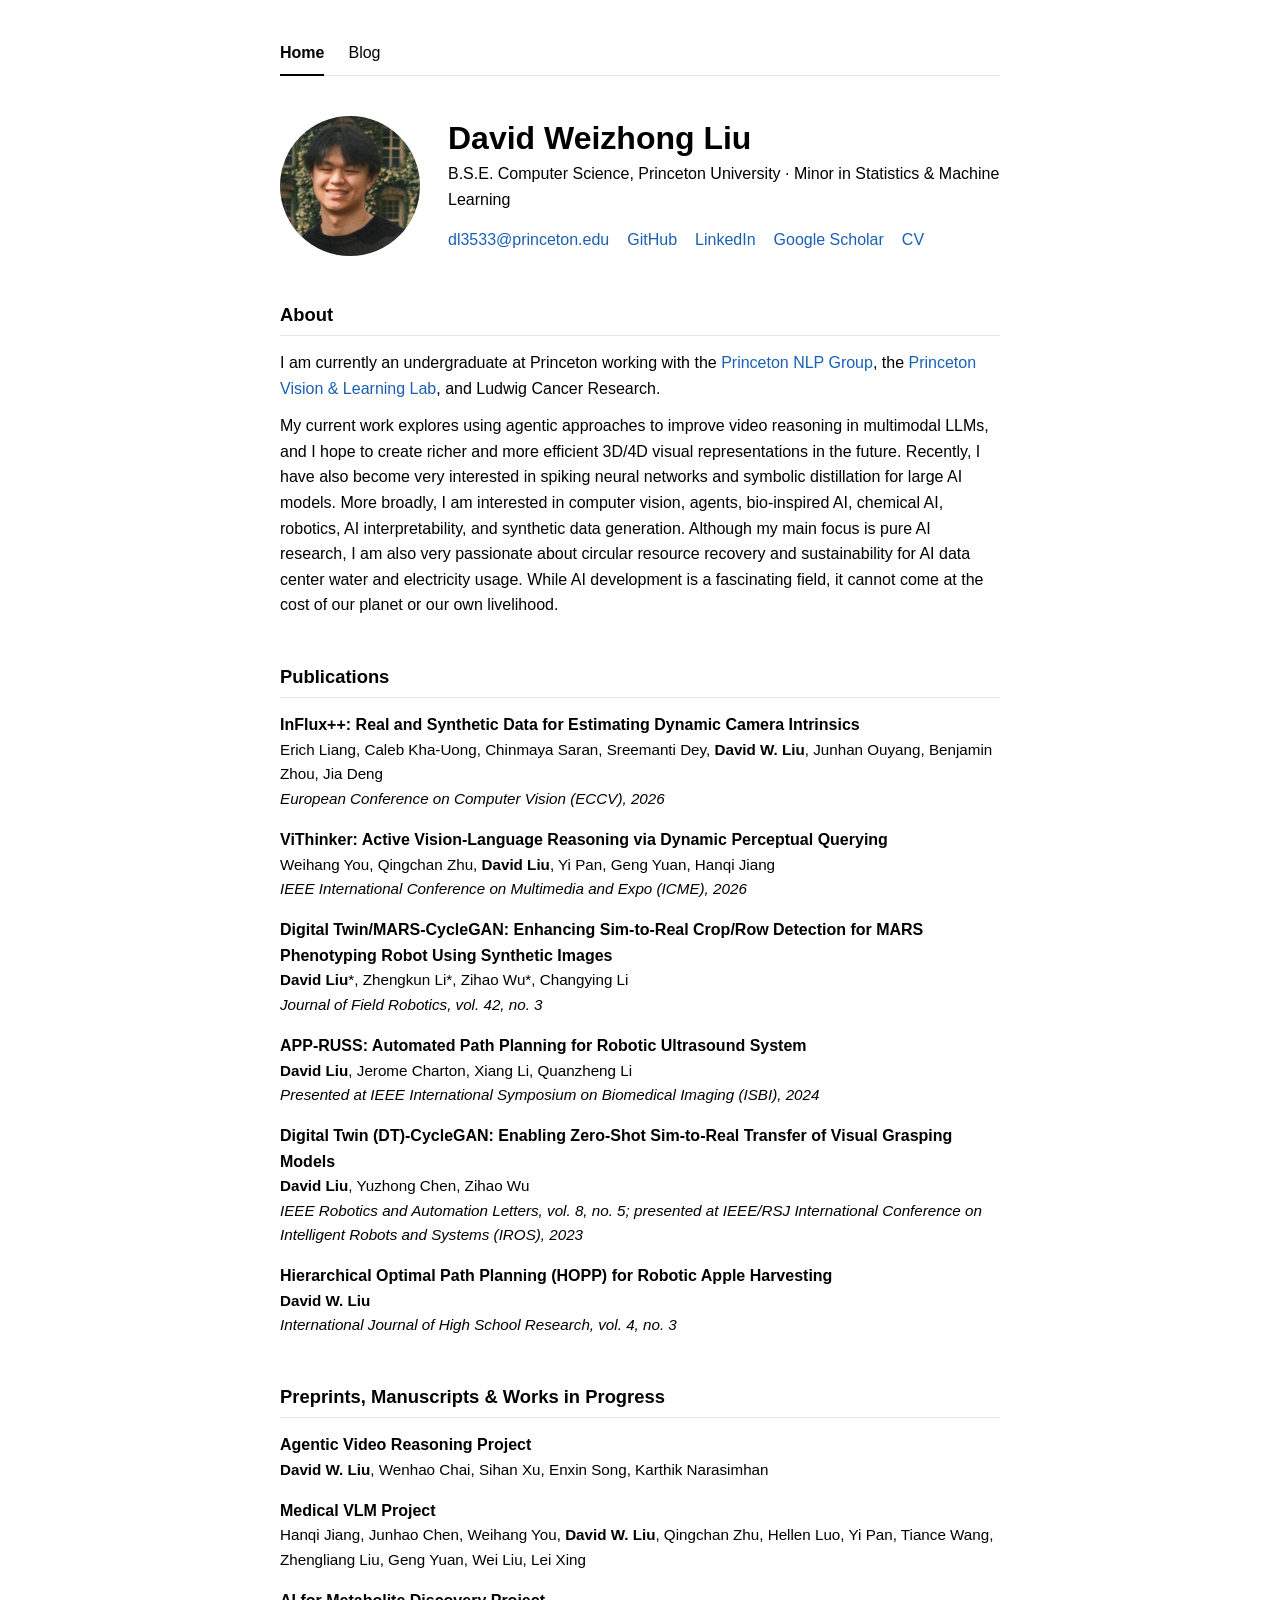
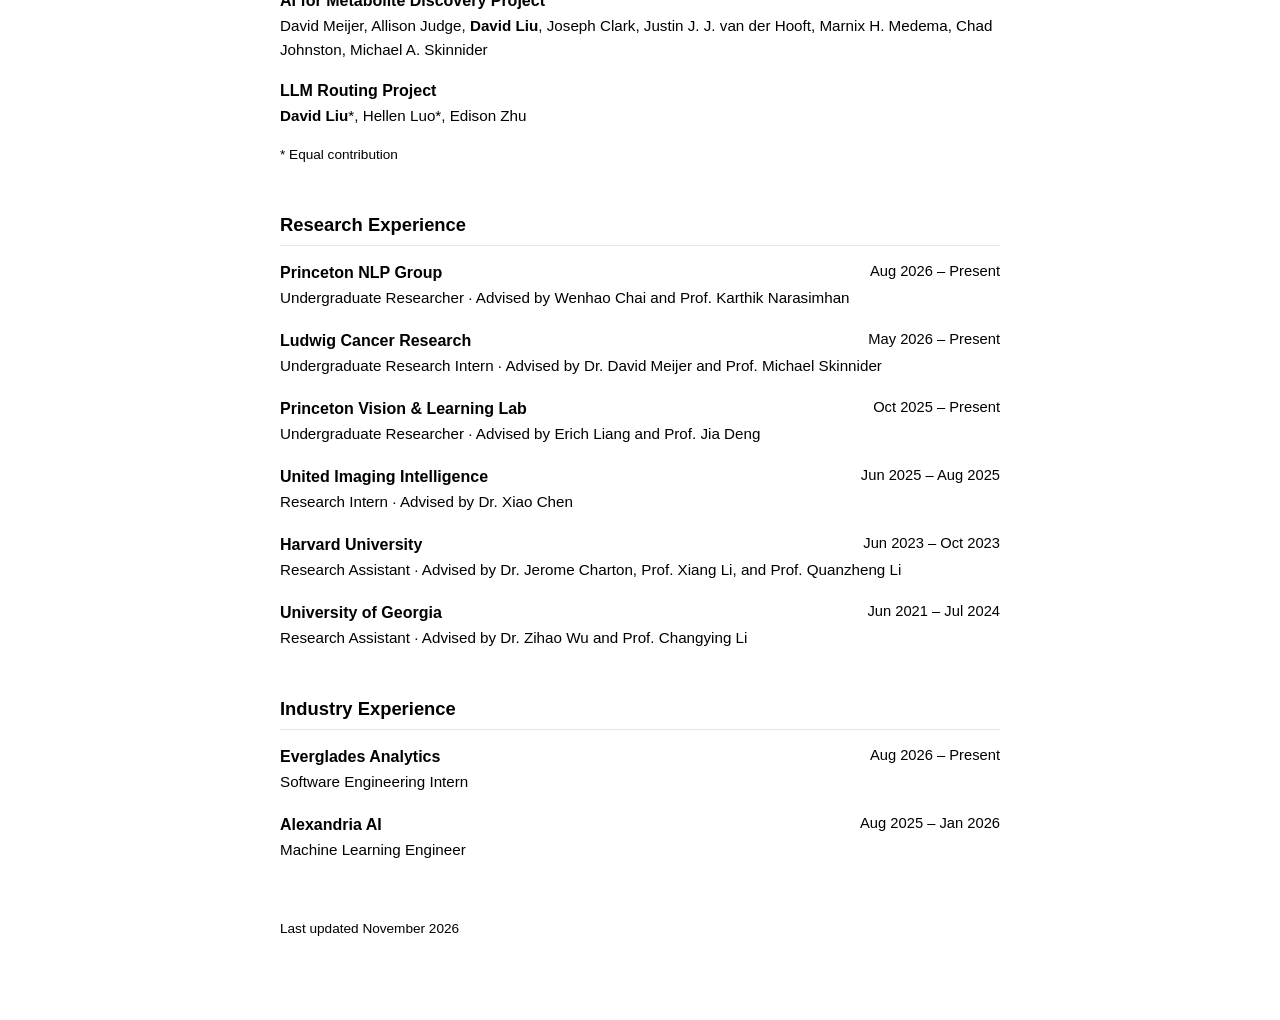
==== commit 8951eb25: "section change" ====
--- a/index.html
+++ b/index.html
@@ -81,8 +81,10 @@
         <div class="pub-venue">International Journal of High School Research, vol. 4, no. 3</div>
       </li>
     </ul>
+  </section>
 
-    <h3>Preprints, Manuscripts &amp; Works in Progress</h3>
+  <section>
+    <h2>Preprints, Manuscripts &amp; Works in Progress</h2>
     <ul class="plain">
       <li class="pub">
         <div class="pub-title">Agentic Video Reasoning Project</div>
